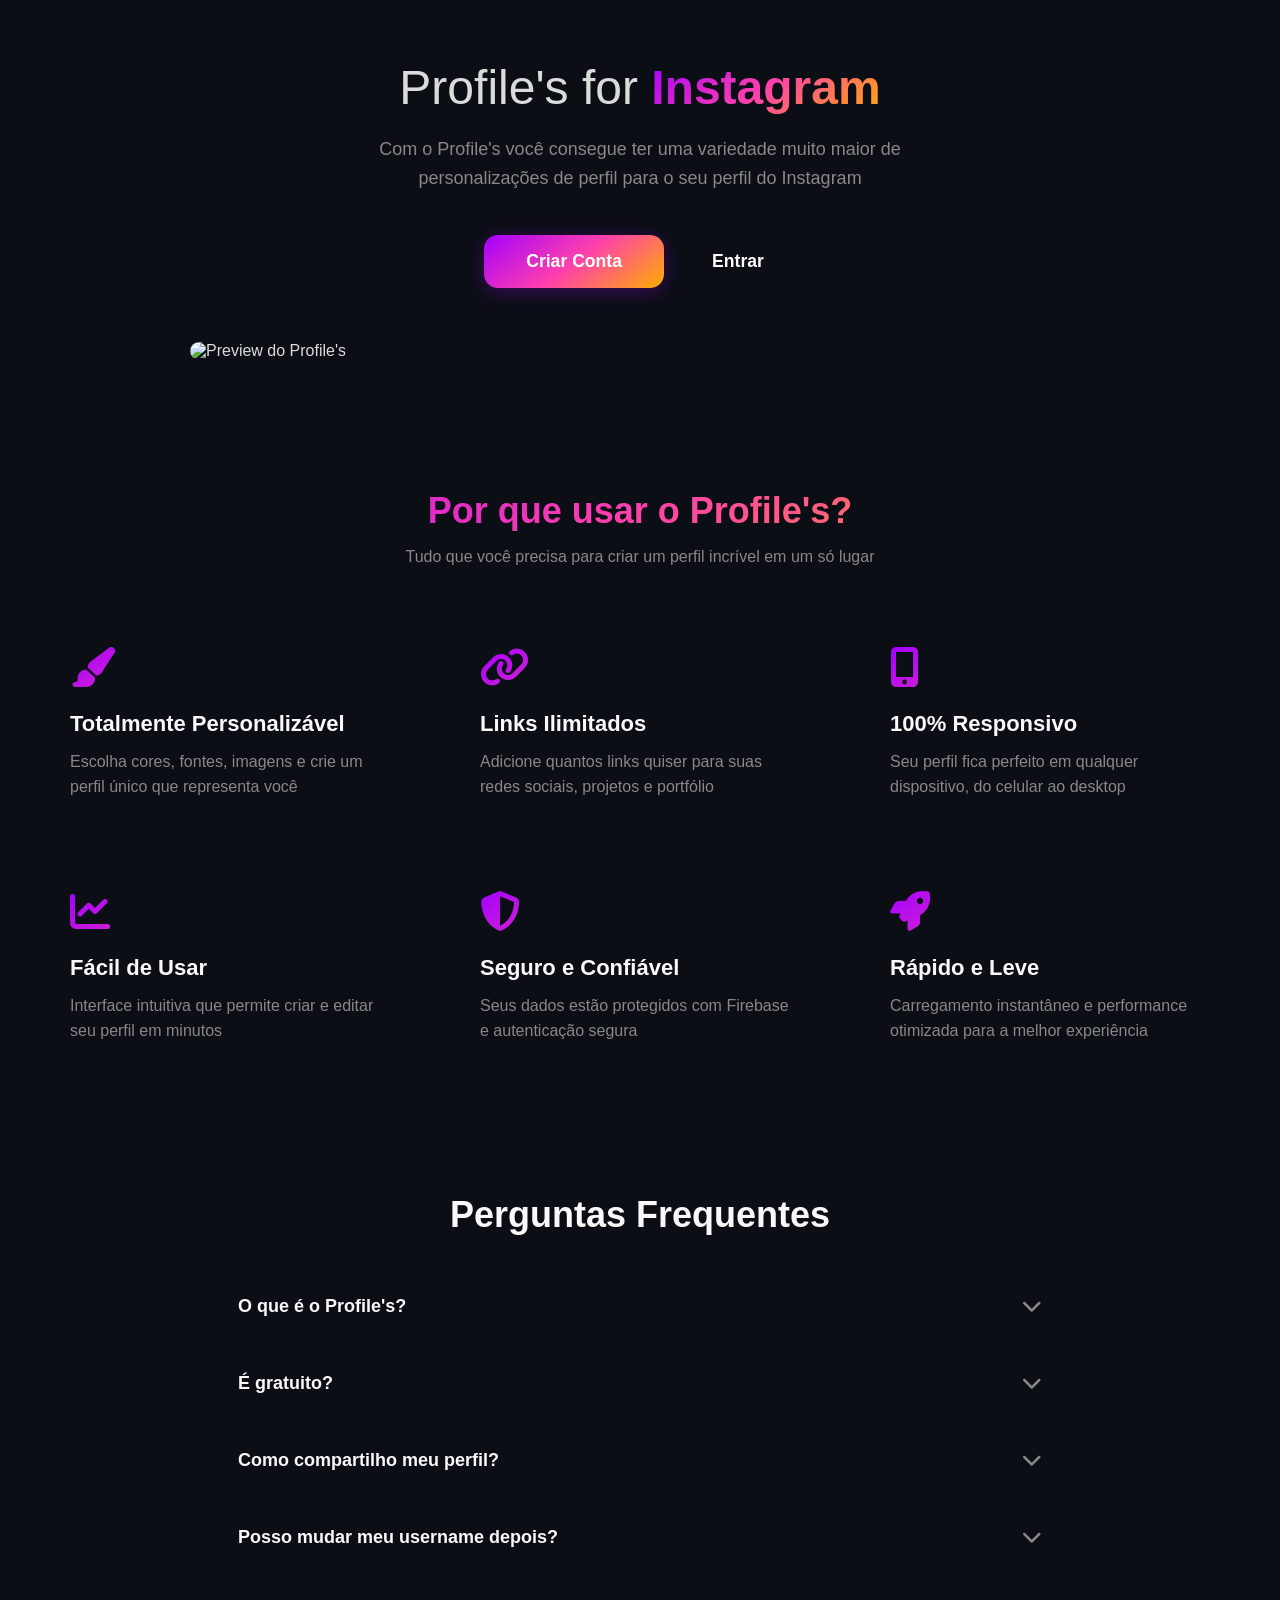
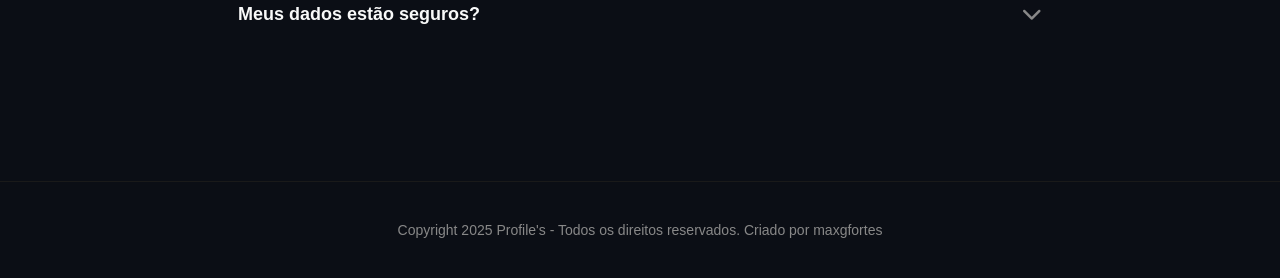
==== index.html @ 6dbf2bd9 "Add files via upload" ====
<!DOCTYPE html>
<html lang="pt-br">
<head>
  <meta charset="UTF-8" />
  <meta name="viewport" content="width=device-width, initial-scale=1.0">
  <title>Profile's</title>
  <link rel="icon" href="./src/icon/icon.png" type="image/png" />
  <link rel="manifest" href="/manifest.json" />
  <link rel="stylesheet" href="https://cdnjs.cloudflare.com/ajax/libs/font-awesome/6.5.0/css/all.min.css" />
  <meta name="theme-color" content="#0f0f0f" />
  <link rel="stylesheet" href="./src/styles/root.css" />
  <style>
    * {
      margin: 0;
      padding: 0;
      box-sizing: border-box;
      font-family: -apple-system, BlinkMacSystemFont, 'Segoe UI', Roboto, sans-serif;
    }

    body {
      background: var(--bg-primary);
      color: #dbdbdb;
      overflow-x: hidden;
      user-select: none;
    }

    .main {
      min-height: 100vh;
      overflow-y: auto;
    }

    .welcome-container {
      padding: 40px 28px;
      max-width: 1200px;
      margin: 0 auto;
    }

    .logo-main {
      font-size: 48px;
      padding: 20px 18px;
      text-align: center;
      font-weight: 300;
    }

    .logo-main span {
      font-weight: bold;
      background: linear-gradient(142deg, rgba(162, 0, 255, 1), rgba(255, 64, 172, 1), rgba(255, 174, 0, 1));
      -webkit-background-clip: text;
      -webkit-text-fill-color: transparent;
      background-clip: text;
    }

    .welcome-subtitle {
      padding: 0 18px;
      text-align: center;
      color: #888;
      font-size: 18px;
      max-width: 600px;
      margin: 0 auto;
      line-height: 1.6;
    }

    .welcome-btns {
      display: flex;
      justify-content: center;
      align-items: center;
      padding: 42px 12px 24px;
      gap: 16px;
      flex-wrap: wrap;
    }

    .welcome-btns a {
      background: linear-gradient(142deg, rgba(162, 0, 255, 1), rgba(255, 64, 172, 1), rgba(255, 174, 0, 1));
      border: none;
      padding: 16px 32px;
      color: #fff;
      border-radius: 14px;
      font-size: 1.1rem;
      text-align: center;
      text-decoration: none;
      font-weight: 600;
      transition: transform 0.3s ease, box-shadow 0.3s ease;
      box-shadow: 0 4px 20px rgba(162, 0, 255, 0.3);
    }

    .welcome-btns a:hover {
      transform: translateY(-3px);
      box-shadow: 0 6px 30px rgba(162, 0, 255, 0.5);
    }

    .criar-conta {
      min-width: 180px;
    }

    .entrar {
      background: transparent !important;
      border: 2px solid;
      border-image: linear-gradient(142deg, rgba(162, 0, 255, 1), rgba(255, 64, 172, 1), rgba(255, 174, 0, 1)) 1;
      box-shadow: none !important;
    }

    .see-profile {
      display: none;
      justify-content: center;
      padding: 20px 12px;
    }

    .see-profile.active {
      display: flex;
    }

    .see-profile a {
      background: linear-gradient(142deg, rgba(162, 0, 255, 1), rgba(255, 64, 172, 1), rgba(255, 174, 0, 1));
      padding: 16px 32px;
      color: #fff;
      border-radius: 14px;
      width: 100%;
      max-width: 400px;
      font-size: 1.2rem;
      text-align: center;
      text-decoration: none;
      font-weight: 600;
    }

    .profiles-preview {
      padding: 30px 0;
      max-width: 900px;
      margin: 0 auto;
    }

    .profiles-preview img {
      width: 100%;
      border-radius: 16px;
    }

    .features-section {
      padding: 60px 28px;
      background: var(--bg-primary);
    }

    .features-header {
      text-align: center;
      margin-bottom: 50px;
    }

    .features-header h2 {
      font-size: 36px;
      margin-bottom: 16px;
      background: linear-gradient(142deg, rgba(162, 0, 255, 1), rgba(255, 64, 172, 1), rgba(255, 174, 0, 1));
      -webkit-background-clip: text;
      -webkit-text-fill-color: transparent;
      background-clip: text;
    }

    .features-grid {
      display: grid;
      grid-template-columns: repeat(auto-fit, minmax(280px, 1fr));
      gap: 30px;
      max-width: 1200px;
      margin: 0 auto;
    }

    .feature-card {
      background: transparent;
      border-radius: 0px;
      padding: 30px;
      transition: transform 0.3s ease, border-color 0.3s ease;
    }

    .feature-card:hover {
      transform: translateY(-5px);
      border-color: rgba(162, 0, 255, 0.5);
    }

    .feature-icon {
      font-size: 40px;
      background: linear-gradient(142deg, rgba(162, 0, 255, 1), rgba(255, 64, 172, 1), rgba(255, 174, 0, 1));
      -webkit-background-clip: text;
      -webkit-text-fill-color: transparent;
      background-clip: text;
      margin-bottom: 20px;
    }

    .feature-card h3 {
      font-size: 22px;
      margin-bottom: 12px;
      color: #f8f9f9;
    }

    .feature-card p {
      color: #888;
      line-height: 1.6;
    }

    .faq-container {
      padding: 60px 28px;
      max-width: 900px;
      margin: 0 auto;
    }

    .faq-header h1 {
      text-align: center;
      font-size: 36px;
      margin-bottom: 40px;
      color: #f8f9f9;
    }

    .faq-item {
      background: transparent;
      border-radius: 12px;
      margin-bottom: 16px;
      overflow: hidden;
    }

    .faq-question {
      padding: 20px;
      cursor: pointer;
      display: flex;
      justify-content: space-between;
      align-items: center;
      transition: background 0.3s ease;
    }



    .faq-question h3 {
      font-size: 18px;
      color: #f8f9f9;
      font-weight: 600;
    }

    .faq-icon {
      font-size: 20px;
      color: #888;
      transition: transform 0.3s ease;
    }

    .faq-item.active .faq-icon {
      transform: rotate(180deg);
    }

    .faq-answer {
      max-height: 0;
      overflow: hidden;
      transition: max-height 0.3s ease;
    }

    .faq-answer-content {
      padding: 20px 20px 20px;
      color: #888;
      line-height: 1.6;
    }

    .faq-item.active .faq-answer {
      max-height: 300px;
    }

    .footer {
      padding: 40px 18px;
      text-align: center;
      border-top: 1px solid #1a1a1a;
      margin-top: 60px;
    }

    .footer p {
      color: #888;
      font-size: 14px;
    }

    @media (max-width: 768px) {
      .logo-main {
        font-size: 36px;
      }

      .welcome-subtitle {
        font-size: 16px;
      }

      .welcome-btns a {
        padding: 14px 24px;
        font-size: 1rem;
      }

      .features-header h2 {
        font-size: 28px;
      }

      .faq-header h1 {
        font-size: 28px;
      }
    }

    .user-info {
      text-align: center;
      padding: 20px;
      border-radius: 12px;
      margin: 20px auto;
      max-width: 400px;
      display: none;
    }

    .user-info.active {
      display: block;
    }

    .user-info p {
      color: #f8f9f9;
      font-size: 18px;
      margin-bottom: 10px;
    }

    .user-info span {
      color: #888;
      font-size: 14px;
    }
  </style>
</head>
<body>
  <div class="main">
    <div class="welcome-container">
      <div class="welcome-header">
        <div class="logo-main">Profile's for <span>Instagram</span></div>
      </div>
      <div class="welcome-subtitle">
        <p>Com o Profile's você consegue ter uma variedade muito maior   de personalizações de perfil para o seu perfil do Instagram</p>
      </div>

      <div id="userInfo" class="user-info">
        <p>Olá, <strong id="userName"></strong>!</p>
        <span>Você já tem uma conta</span>
      </div>

      <div class="welcome-btns" id="authButtons">
        <a href="register.html" class="criar-conta">Criar Conta</a>
        <a href="login.html" class="entrar">Entrar</a>
      </div>

      <div class="see-profile" id="profileButton">
        <a href="#" id="profileLink">Ver meu perfil</a>
      </div>

      <div class="profiles-preview">
        <img src="https://assets.guns.lol/profile_showcase.png" alt="Preview do Profile's">
      </div>
    </div>

    <!-- Features Section -->
    <div class="features-section">
      <div class="features-header">
        <h2>Por que usar o Profile's?</h2>
        <p style="color: #888; max-width: 600px; margin: 0 auto;">Tudo que você precisa para criar um perfil incrível em um só lugar</p>
      </div>
      <div class="features-grid">
        <div class="feature-card">
          <div class="feature-icon"><i class="fas fa-paint-brush"></i></div>
          <h3>Totalmente Personalizável</h3>
          <p>Escolha cores, fontes, imagens e crie um perfil único que representa você</p>
        </div>
        <div class="feature-card">
          <div class="feature-icon"><i class="fas fa-link"></i></div>
          <h3>Links Ilimitados</h3>
          <p>Adicione quantos links quiser para suas redes sociais, projetos e portfólio</p>
        </div>
        <div class="feature-card">
          <div class="feature-icon"><i class="fas fa-mobile-alt"></i></div>
          <h3>100% Responsivo</h3>
          <p>Seu perfil fica perfeito em qualquer dispositivo, do celular ao desktop</p>
        </div>
        <div class="feature-card">
          <div class="feature-icon"><i class="fas fa-chart-line"></i></div>
          <h3>Fácil de Usar</h3>
          <p>Interface intuitiva que permite criar e editar seu perfil em minutos</p>
        </div>
        <div class="feature-card">
          <div class="feature-icon"><i class="fas fa-shield-alt"></i></div>
          <h3>Seguro e Confiável</h3>
          <p>Seus dados estão protegidos com Firebase e autenticação segura</p>
        </div>
        <div class="feature-card">
          <div class="feature-icon"><i class="fas fa-rocket"></i></div>
          <h3>Rápido e Leve</h3>
          <p>Carregamento instantâneo e performance otimizada para a melhor experiência</p>
        </div>
      </div>
    </div>

    <!-- FAQ Section -->
    <div class="faq-container">
      <div class="faq-header">
        <h1>Perguntas Frequentes</h1>
      </div>
      
      <div class="faq-item">
        <div class="faq-question">
          <h3>O que é o Profile's?</h3>
          <i class="fas fa-chevron-down faq-icon"></i>
        </div>
        <div class="faq-answer">
          <div class="faq-answer-content">
            O Profile's é uma plataforma moderna de perfis personalizados, similar ao Linktree mas com muito mais recursos. Você pode criar um perfil completo com informações sobre você, adicionar links ilimitados e personalizar tudo ao seu estilo.
          </div>
        </div>
      </div>

      <div class="faq-item">
        <div class="faq-question">
          <h3>É gratuito?</h3>
          <i class="fas fa-chevron-down faq-icon"></i>
        </div>
        <div class="faq-answer">
          <div class="faq-answer-content">
            Sim! O Profile's é 100% gratuito. Você pode criar sua conta, adicionar links ilimitados e personalizar seu perfil sem pagar nada.
          </div>
        </div>
      </div>

      <div class="faq-item">
        <div class="faq-question">
          <h3>Como compartilho meu perfil?</h3>
          <i class="fas fa-chevron-down faq-icon"></i>
        </div>
        <div class="faq-answer">
          <div class="faq-answer-content">
            Seu perfil tem uma URL única no formato: profile.html?u=seuusername. Você pode compartilhar esse link em qualquer lugar - Instagram, TikTok, Twitter, WhatsApp e mais!
          </div>
        </div>
      </div>

      <div class="faq-item">
        <div class="faq-question">
          <h3>Posso mudar meu username depois?</h3>
          <i class="fas fa-chevron-down faq-icon"></i>
        </div>
        <div class="faq-answer">
          <div class="faq-answer-content">
            No momento, o username não pode ser alterado após a criação da conta. Escolha com cuidado! Em futuras atualizações, essa funcionalidade pode ser adicionada.
          </div>
        </div>
      </div>

      <div class="faq-item">
        <div class="faq-question">
          <h3>Meus dados estão seguros?</h3>
          <i class="fas fa-chevron-down faq-icon"></i>
        </div>
        <div class="faq-answer">
          <div class="faq-answer-content">
            Sim! Usamos Firebase, uma plataforma do Google, para autenticação e armazenamento. Suas senhas são criptografadas e seus dados são protegidos com as melhores práticas de segurança.
          </div>
        </div>
      </div>
    </div>

    <div class="footer">
      <p>Copyright 2025 Profile's - Todos os direitos reservados. Criado por maxgfortes</p>
    </div>
  </div>

  <script type="module">
    import { initializeApp } from "https://www.gstatic.com/firebasejs/10.12.0/firebase-app.js";
    import { getAuth, onAuthStateChanged } from "https://www.gstatic.com/firebasejs/10.12.0/firebase-auth.js";
    import { getFirestore, doc, getDoc } from "https://www.gstatic.com/firebasejs/10.12.0/firebase-firestore.js";

    const firebaseConfig = {
      apiKey: "AIzaSyCHA1ZPOCOK_zKkfJfYHF2aBFdykIvvOxc",
      authDomain: "profiles-4-instagram.firebaseapp.com",
      projectId: "profiles-4-instagram",
      storageBucket: "profiles-4-instagram.firebasestorage.app",
      messagingSenderId: "35795561568",
      appId: "1:35795561568:web:3c539d38409097098ae705"
    };

    const app = initializeApp(firebaseConfig);
    const auth = getAuth(app);
    const db = getFirestore(app);

    onAuthStateChanged(auth, async (user) => {
      if (user) {
        const userDoc = await getDoc(doc(db, "users", user.uid));
        if (userDoc.exists()) {
          const userData = userDoc.data();
          
          document.getElementById('userName').textContent = userData.username || 'Usuário';
          document.getElementById('userInfo').classList.add('active');
          document.getElementById('authButtons').style.display = 'none';
          document.getElementById('profileButton').classList.add('active');
          document.getElementById('profileLink').href = `profile.html?u=${userData.username}`;
        }
      }
    });

    // FAQ Toggle
    document.querySelectorAll('.faq-question').forEach(question => {
      question.addEventListener('click', () => {
        const item = question.parentElement;
        const wasActive = item.classList.contains('active');
        
        document.querySelectorAll('.faq-item').forEach(i => i.classList.remove('active'));
        
        if (!wasActive) {
          item.classList.add('active');
        }
      });
    });
  </script>
</body>
</html>
---- src/styles/root.css ----
:root {
  /* ========== CORES PRINCIPAIS ========== */
  --primary-color:   linear-gradient(
    142deg,
    rgba(162, 0, 255, 1),
    rgba(255, 64, 172, 1),
    rgba(255, 174, 0, 1)
  );
  --primary-hover: #357ABD;
  --primary-light: #63a9fa;
  --primary-dark: #3578c9;
  --text-color: #6269a4;
  --primary-gradient: linear-gradient(135deg, #4A90E2 0%, #357ABD 100%);
  
  /* ========== CORES DE FUNDO ========== */
  --bg-primary: #0b0e15;
  --bg-secondary: #1C1C1C;
  --bg-tertiary: #141414;
  --bg-card: #121212;
  --bg-card-solid: #1f1f1f;
  --bg-section: #06080c;
  --bg-input: #474747;
  --bg-hover: #3b3b3b;
  --bg-modal: rgba(0, 0, 0, 0.85);
  
  /* ========== CORES DE BORDA ========== */
  --border-primary: #2a2a2a;
  --border-secondary: #363636;
  --border-tertiary: #1a1a1a;
  --border-light: #333333;
  --border-lighter: #404040;
  
  /* ========== CORES DE TEXTO ========== */
  --text-primary: #f8f9f9;
  --text-secondary: #dbdbdb;
  --text-tertiary: #cacaca;
  --text-muted: #aaaaaa;
  --text-disabled: #8d8d8d;
  --text-dark: #666;
  --text-darker: #555;
  
  /* ========== CORES DE STATUS ========== */
  --success: #00D95F;
  --warning: #d29922;
  --error: #f85149;
  --danger: #e91e63;
  --info: #1DA1F2;
  
  /* ========== CORES SOCIAIS ========== */
  --instagram: #E4405F;
  --twitter: #1DA1F2;
  --tiktok: #ff0050;
  --youtube: #FF0000;
  --github: #fff;
  --linkedin: #0077B5;
  --discord: #7289DA;
  --spotify: #1DB954;
  
  /* ========== VERIFICAÇÃO/BADGES ========== */
  --verified-blue: #1DA1F2;
  --verified-gold: #FFD700;
  --verified-green: #00D95F;
  
  /* ========== SOMBRAS ========== */
  --shadow-sm: 0 2px 8px rgba(0, 0, 0, 0.4);
  --shadow-md: 0 4px 16px rgba(0, 0, 0, 0.4);
  --shadow-lg: 0 8px 32px rgba(0, 0, 0, 0.6);
  --shadow-xl: 0 0 20px rgba(0, 0, 0, 0.7);
  --shadow-primary: 0 0 10px rgba(74, 144, 226, 0.6);
  --shadow-inset: inset 0 8px 8px -7px rgba(0, 0, 0, 0.644);
  
  /* ========== BLUR E EFEITOS ========== */
  --blur-sm: blur(8px);
  --blur-md: blur(12px);
  --blur-lg: blur(20px);
  --backdrop-blur: backdrop-filter: blur(20px);
  
  /* ========== BORDAS ARREDONDADAS ========== */
  --radius-sm: 6px;
  --radius-md: 8px;
  --radius-lg: 12px;
  --radius-xl: 16px;
  --radius-full: 50%;
  --radius-pill: 200px;
  
  /* ========== ESPAÇAMENTOS ========== */
  --spacing-xs: 4px;
  --spacing-sm: 8px;
  --spacing-md: 12px;
  --spacing-lg: 16px;
  --spacing-xl: 20px;
  --spacing-2xl: 24px;
  --spacing-3xl: 32px;
  
  /* ========== TAMANHOS DE FONTE ========== */
  --font-xs: 12px;
  --font-sm: 14px;
  --font-md: 16px;
  --font-lg: 18px;
  --font-xl: 20px;
  --font-2xl: 24px;
  --font-3xl: 28px;
  --font-4xl: 32px;
  
  /* ========== TRANSIÇÕES ========== */
  --transition-fast: 0.2s ease;
  --transition-normal: 0.3s ease;
  --transition-slow: 0.4s ease;
  --transition-cubic: 0.4s cubic-bezier(0.4, 0, 0.2, 1);
  
  /* ========== Z-INDEX LAYERS ========== */
  --z-base: 1;
  --z-dropdown: 1000;
  --z-sticky: 1001;
  --z-modal: 9999;
  --z-overlay: 10000;
  --z-tooltip: 99999;
  --z-max: 999999;
  
  /* ========== NAVBAR/HEADER ========== */
  --navbar-height: 60px;
  --navbar-bg: #0b0e15;
  --navbar-border: #ffffff1a;
  
  /* ========== SIDEBAR ========== */
  --sidebar-width: 220px;
  --sidebar-bg: linear-gradient(0deg, #141414 0%, #141414 100%);
  
  /* ========== SCROLLBAR ========== */
  --scrollbar-width: 12px;
  --scrollbar-track: linear-gradient(0deg, #000000 0%, #161616 100%);
  --scrollbar-thumb: linear-gradient(
    142deg,
    rgba(162, 0, 255, 0.600),
    rgba(255, 64, 172, 0.600),
    rgba(255, 174, 0, 0.600)
  );
  --scrollbar-thumb-hover: linear-gradient(
    142deg,
    rgba(162, 0, 255, 1),
    rgba(255, 64, 172, 1),
    rgba(255, 174, 0, 1)
  );
  
  
  /* ========== GRADIENTES ========== */
  --gradient-primary: linear-gradient(135deg, #4A90E2 0%, #357ABD 100%);
  --gradient-dark: linear-gradient(0deg, #141414 0%, #1F1F1F 100%);
  --gradient-fade: linear-gradient(180deg, #0f0f0f 0%, #0f0f0f 100%);
  --gradient-card: linear-gradient(135deg, #2a2a2a 0%, #1f1f1f 100%);
  
  /* ========== TAMANHOS DE AVATAR ========== */
  --avatar-xs: 28px;
  --avatar-sm: 40px;
  --avatar-md: 48px;
  --avatar-lg: 52px;
  --avatar-xl: 118px;
  
  /* ========== PROFILE BANNER ========== */
  --banner-height-mobile: 14vh;
  --banner-height-desktop: 200px;
}

/* ========== VARIÁVEIS DINÂMICAS POR PERFIL ========== */
/* Estas podem ser sobrescritas inline para cada perfil */
.profile-dynamic {
  --profile-color: var(--primary-color);
}

/* ========== TEMA ESCURO (PADRÃO) ========== */
[data-theme="dark"] {
  --bg-primary: #020202;
  --text-primary: #f8f9f9;
}

/* ========== TEMA CLARO (OPCIONAL) ========== */
[data-theme="light"] {
  --bg-primary: #ffffff;
  --bg-secondary: #f5f5f5;
  --text-primary: #1a1a1a;
  --text-secondary: #333333;
  --border-primary: #e0e0e0;
}

/* ========== SELEÇÃO DE TEXTO ========== */
::selection {
  background-color: var(--primary-color);
  color: var(--text-primary);
  border-radius: var(--radius-md);
}

/* ========== SCROLLBAR GLOBAL ========== */
::-webkit-scrollbar {
  width: var(--scrollbar-width);
  display: none;
}

::-webkit-scrollbar-track {
  background: var(--scrollbar-track);
}

::-webkit-scrollbar-thumb {
  background: var(--scrollbar-thumb);
  border-radius: 10px;
  border: 3px solid transparent;
  background-clip: content-box;
}

::-webkit-scrollbar-thumb:hover {
  background: var(--scrollbar-thumb-hover);
  background-clip: content-box;
}

/* ========== UTILITIES CLASSES ========== */
.bg-primary { background-color: var(--bg-primary); }
.bg-secondary { background-color: var(--bg-secondary); }
.bg-card { background: var(--bg-card); backdrop-filter: var(--blur-md); }

.text-primary { color: var(--text-primary); }
.text-secondary { color: var(--text-secondary); }
.text-muted { color: var(--text-muted); }

.border-primary { border: 1px solid var(--border-primary); }
.border-secondary { border: 1px solid var(--border-secondary); }

.shadow-sm { box-shadow: var(--shadow-sm); }
.shadow-md { box-shadow: var(--shadow-md); }
.shadow-lg { box-shadow: var(--shadow-lg); }
.shadow-xl { box-shadow: var(--shadow-xl); }

.radius-sm { border-radius: var(--radius-sm); }
.radius-md { border-radius: var(--radius-md); }
.radius-lg { border-radius: var(--radius-lg); }
.radius-full { border-radius: var(--radius-full); }

.transition-fast { transition: var(--transition-fast); }
.transition-normal { transition: var(--transition-normal); }
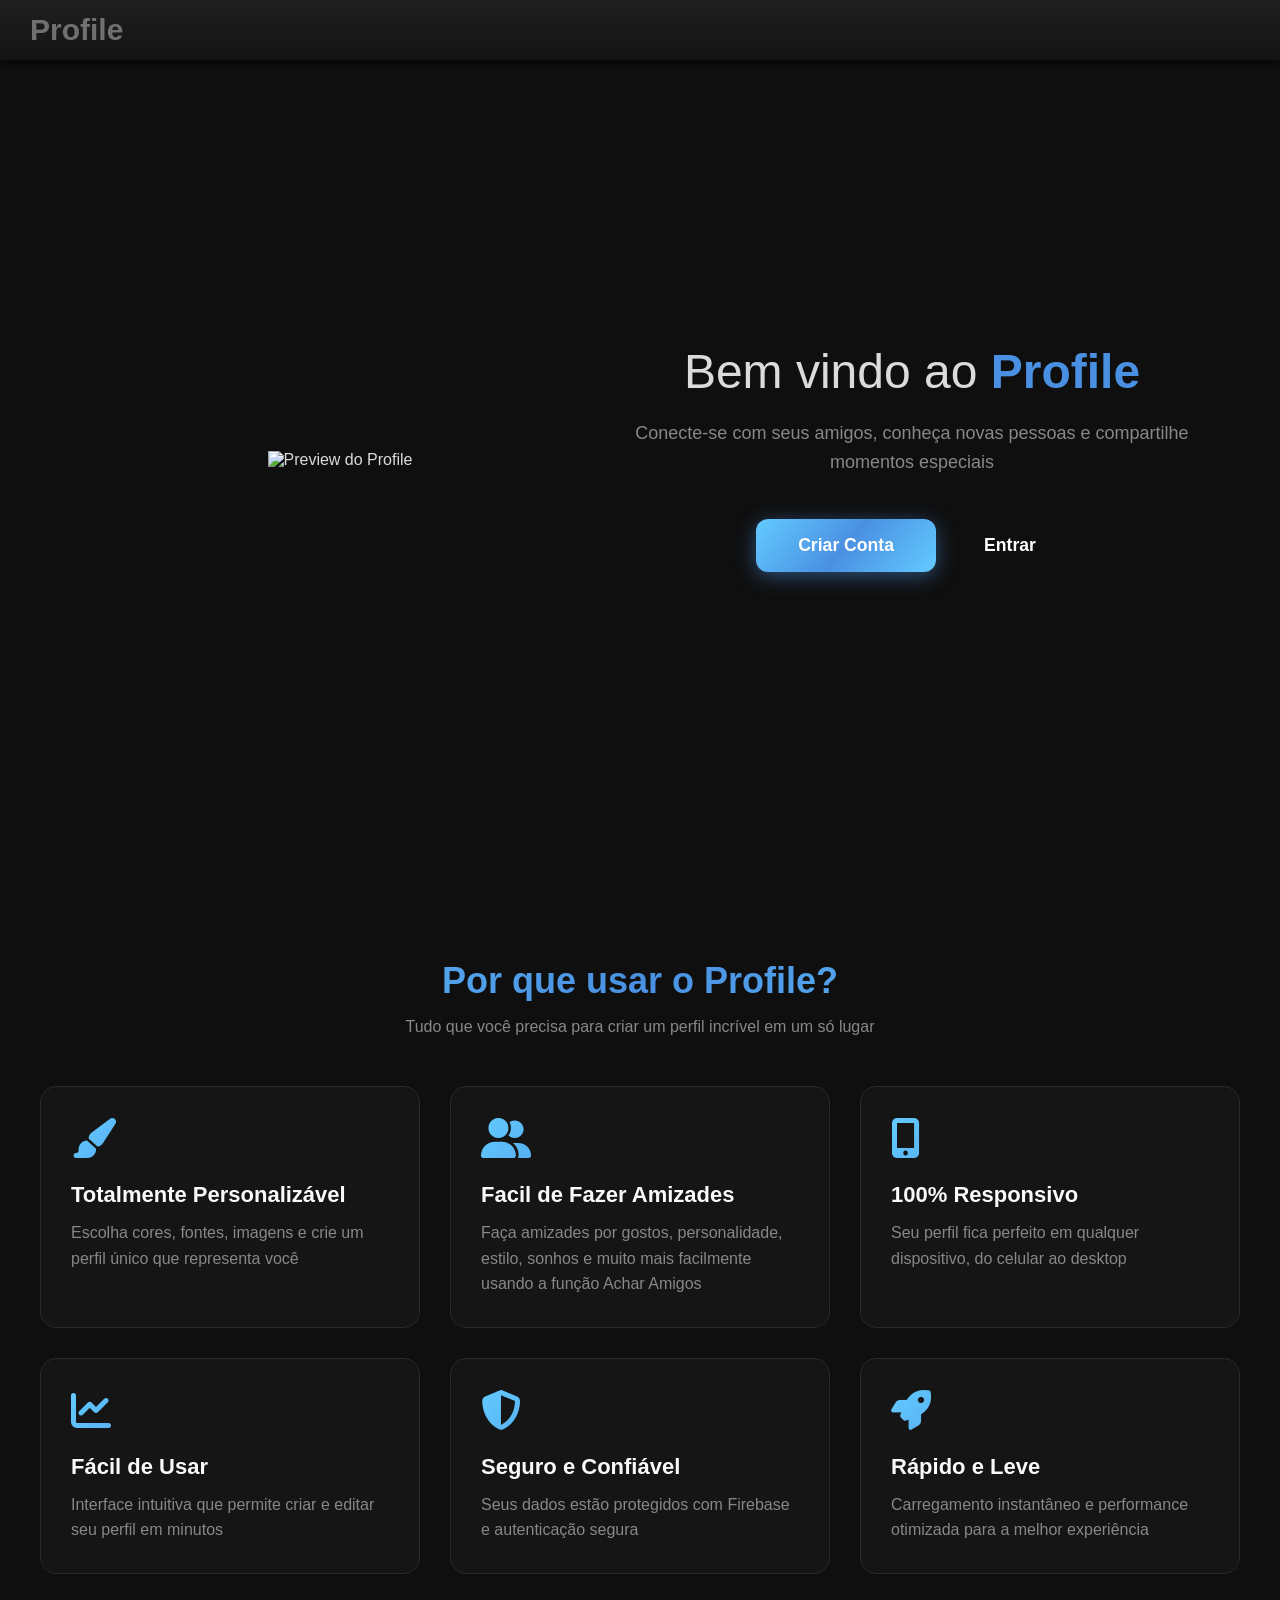
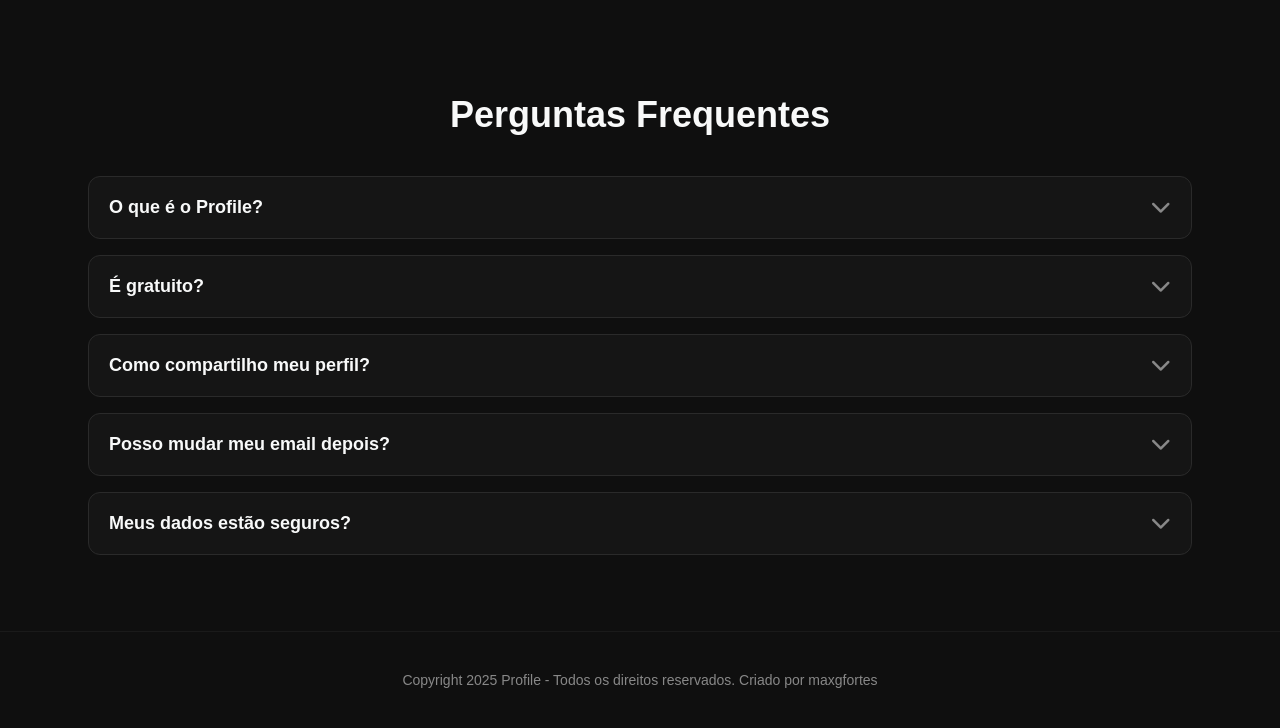
==== commit dfdc3389: "Add files via upload" ====
--- a/index.html
+++ b/index.html
@@ -3,36 +3,218 @@
 <head>
   <meta charset="UTF-8" />
   <meta name="viewport" content="width=device-width, initial-scale=1.0">
-  <title>Profile's</title>
+  <title>Profile</title>
   <link rel="icon" href="./src/icon/icon.png" type="image/png" />
   <link rel="manifest" href="/manifest.json" />
   <link rel="stylesheet" href="https://cdnjs.cloudflare.com/ajax/libs/font-awesome/6.5.0/css/all.min.css" />
   <meta name="theme-color" content="#0f0f0f" />
   <link rel="stylesheet" href="./src/styles/root.css" />
+      <!-- Título do preview -->
+  <meta property="og:title" content="Profile">
+
+  <!-- Descrição -->
+  <meta property="og:description" content="Entre no Profile ainda hoje e seja você mesmo!">
+
+  <!-- URL principal -->
+  <meta property="og:url" content="https://maxgfortes.github.io/Profile/PF.html">
+
+  <!-- Imagem de destaque -->
+  <meta property="og:image" content="https://maxgfortes.github.io/Profile/src/icon/share_icon.png">
+
+  <!-- Tipo de conteúdo -->
+  <meta property="og:type" content="website">
+
+  <!-- Para Twitter -->
+  <meta name="twitter:card" content="https://i.postimg.cc/7PfNb8TT/share-icon.png">
   <style>
     * {
       margin: 0;
       padding: 0;
       box-sizing: border-box;
-      font-family: -apple-system, BlinkMacSystemFont, 'Segoe UI', Roboto, sans-serif;
+      font-family: Arial, Helvetica, sans-serif;
     }
 
     body {
-      background: var(--bg-primary);
+      background: #0f0f0f;
+      background-image: url(./src/bg/bg.jpg);
+      background-size: cover;
+      background-attachment: fixed;
+      background-position: center;
       color: #dbdbdb;
       overflow-x: hidden;
       user-select: none;
     }
 
+    nav {
+      background: #1C1C1C;
+      background: linear-gradient(0deg, #141414 0%, #1F1F1F 100%);
+      border-bottom: 1px solid #121212;
+      display: flex;
+      align-items: center;
+      padding: 0px 20px;
+      position: fixed;
+      top: 0;
+      left: 0;
+      right: 0;
+      z-index: 1000;
+      box-shadow: 0 4px 6px rgba(0,0,0,0.5);
+      height: 60px;
+    }
+
+    .navarea {
+      display: flex;
+      justify-content: space-between;
+      align-items: center;
+      width: 100%;
+    }
+
+    .loginarea {
+      display: flex;
+      align-items: center;
+      gap: 15px;
+    }
+
+    .logo {
+      font-weight: bold;
+      font-size: 30px;
+      color: #707070;
+      padding: 10px;
+    }
+
+    .logo_area{
+      padding: 0px;
+      padding-right: 35px;
+      padding-left: 20px;
+    }
+
+    input[type="emaillog"],
+    input[type="passwordlog"],
+
+    select {
+      padding: 10px 12px;
+      border-radius: 6px;
+      border: 1px solid #333;
+      background: linear-gradient(337deg, rgba(19, 19, 19, 1) 0%, rgba(26, 26, 26, 1) 100%);
+      color: #ddd;
+      font-size: 16px;
+      outline: none;
+      transition: border-color 0.3s ease, box-shadow 0.3s ease;
+      width: 100%;
+    }
+
+    input[type="emaillog"]:focus,
+    input[type="passwordlog"]:focus,
+    select:focus {
+      border-color: #0084ff;
+      box-shadow: 0 0 5px #0084ff;
+      background: #1a1a1a;
+      color: #fff;
+    } 
+    input[type="number"]::-webkit-outer-spin-button,
+    input[type="number"]::-webkit-inner-spin-button {
+      -webkit-appearance: none;
+      margin: 0;
+    }
+
+    @keyframes glow {
+  0% {
+    border-color: #333;
+    box-shadow: none;
+    background: linear-gradient(337deg, rgba(19, 19, 19, 1) 0%, rgba(26, 26, 26, 1) 100%);
+    color: #ddd;
+  }
+  50% {
+    border-color: #0084ff;
+    box-shadow: 0 0 5px #0084ff;
+    background: #1a1a1a;
+    color: #fff;
+  }
+  100% {
+    border-color: #333;
+    box-shadow: none;
+    background: linear-gradient(337deg, rgba(19, 19, 19, 1) 0%, rgba(26, 26, 26, 1) 100%);
+    color: #ddd;
+  }
+}
+
+    button {
+      display: inline-block;
+      background-color: #4A90E2;
+      color: white;
+      padding: 12px 24px;
+      border-radius: 8px;
+      text-decoration: none;
+      border-top: 1px solid #63a9fa;
+      transition: background-color 0.3s;
+      border: none;
+    }
+
+    button:hover {
+      background-color: #357ABD;
+    }
+
     .main {
       min-height: 100vh;
       overflow-y: auto;
+    }
+
+
+    .welcome-container-pc {
+      padding: 40px 28px;
+      max-width: 1200px;
+      margin: 0 auto;
+      display: flex;
+      height: 100vh;
+      align-items: center;
+      padding-top: 60px;
+    }
+
+    .welcome-interactions-pc {
+        display: flex;
+        flex-direction: column;
+    }
+
+    .logo-main-pc {
+      font-size: 48px;
+      padding: 20px 18px;
+      text-align: center;
+      font-weight: 300;
+    }
+
+    .logo-main-pc span {
+      font-weight: bold;
+      background-color: #4a90e2;
+      -webkit-background-clip: text;
+      -webkit-text-fill-color: transparent;
+      background-clip: text;
+    }
+
+    .welcome-subtitle-pc {
+      padding: 0 18px;
+      text-align: center;
+      color: #888;
+      font-size: 18px;
+      max-width: 600px;
+      margin: 0 auto;
+      line-height: 1.6;
+    }
+
+    .profiles-preview-pc {
+      padding: 30px 0;
+      margin: 0 auto;
+    }
+
+    .profiles-preview-pc img{
+
+        width: 600px;
+        height: 100%;
     }
 
     .welcome-container {
       padding: 40px 28px;
       max-width: 1200px;
       margin: 0 auto;
+      display: none;
     }
 
     .logo-main {
@@ -44,7 +226,7 @@
 
     .logo-main span {
       font-weight: bold;
-      background: linear-gradient(142deg, rgba(162, 0, 255, 1), rgba(255, 64, 172, 1), rgba(255, 174, 0, 1));
+      background-color: #4a90e2;
       -webkit-background-clip: text;
       -webkit-text-fill-color: transparent;
       background-clip: text;
@@ -70,22 +252,23 @@
     }
 
     .welcome-btns a {
-      background: linear-gradient(142deg, rgba(162, 0, 255, 1), rgba(255, 64, 172, 1), rgba(255, 174, 0, 1));
+      background: #63cbff;
+background: linear-gradient(130deg, rgba(99, 203, 255, 1) 0%, rgba(74, 144, 226, 1) 50%, rgba(99, 203, 255, 1) 100%);
       border: none;
       padding: 16px 32px;
       color: #fff;
-      border-radius: 14px;
+      border-radius: 12px;
       font-size: 1.1rem;
       text-align: center;
       text-decoration: none;
       font-weight: 600;
       transition: transform 0.3s ease, box-shadow 0.3s ease;
-      box-shadow: 0 4px 20px rgba(162, 0, 255, 0.3);
+      box-shadow: 0 4px 20px #4a91e280;
     }
 
     .welcome-btns a:hover {
       transform: translateY(-3px);
-      box-shadow: 0 6px 30px rgba(162, 0, 255, 0.5);
+      box-shadow: 0 6px 30px #4a90e280;
     }
 
     .criar-conta {
@@ -95,7 +278,8 @@
     .entrar {
       background: transparent !important;
       border: 2px solid;
-      border-image: linear-gradient(142deg, rgba(162, 0, 255, 1), rgba(255, 64, 172, 1), rgba(255, 174, 0, 1)) 1;
+      background: #63cbff;
+background: linear-gradient(130deg, rgba(99, 203, 255, 1) 0%, rgba(74, 144, 226, 1) 50%, rgba(99, 203, 255, 1) 100%);
       box-shadow: none !important;
     }
 
@@ -110,7 +294,8 @@
     }
 
     .see-profile a {
-      background: linear-gradient(142deg, rgba(162, 0, 255, 1), rgba(255, 64, 172, 1), rgba(255, 174, 0, 1));
+      background: #63cbff;
+background: linear-gradient(130deg, rgba(99, 203, 255, 1) 0%, rgba(74, 144, 226, 1) 50%, rgba(99, 203, 255, 1) 100%);
       padding: 16px 32px;
       color: #fff;
       border-radius: 14px;
@@ -135,7 +320,7 @@
 
     .features-section {
       padding: 60px 28px;
-      background: var(--bg-primary);
+      background: linear-gradient(180deg, #0f0f0f 0%, #0f0f0f 100%);
     }
 
     .features-header {
@@ -146,7 +331,8 @@
     .features-header h2 {
       font-size: 36px;
       margin-bottom: 16px;
-      background: linear-gradient(142deg, rgba(162, 0, 255, 1), rgba(255, 64, 172, 1), rgba(255, 174, 0, 1));
+      background: #63cbff;
+background: linear-gradient(130deg, rgba(99, 203, 255, 1) 0%, rgba(74, 144, 226, 1) 50%, rgba(99, 203, 255, 1) 100%);
       -webkit-background-clip: text;
       -webkit-text-fill-color: transparent;
       background-clip: text;
@@ -161,20 +347,23 @@
     }
 
     .feature-card {
-      background: transparent;
-      border-radius: 0px;
+      background: rgba(26, 26, 26, 0.6);
+      backdrop-filter: blur(10px);
+      border: 1px solid #2a2a2a;
+      border-radius: 16px;
       padding: 30px;
       transition: transform 0.3s ease, border-color 0.3s ease;
     }
 
     .feature-card:hover {
       transform: translateY(-5px);
-      border-color: rgba(162, 0, 255, 0.5);
+      border-color: #4a90e280;
     }
 
     .feature-icon {
       font-size: 40px;
-      background: linear-gradient(142deg, rgba(162, 0, 255, 1), rgba(255, 64, 172, 1), rgba(255, 174, 0, 1));
+      background: #63cbff;
+background: linear-gradient(130deg, rgba(99, 203, 255, 1) 0%, rgba(74, 144, 226, 1) 50%, rgba(99, 203, 255, 1) 100%);
       -webkit-background-clip: text;
       -webkit-text-fill-color: transparent;
       background-clip: text;
@@ -193,9 +382,9 @@
     }
 
     .faq-container {
-      padding: 60px 28px;
-      max-width: 900px;
+      padding: 60px 88px;
       margin: 0 auto;
+      background: linear-gradient(180deg, #0f0f0f 0%, #0f0f0f 100%);
     }
 
     .faq-header h1 {
@@ -206,7 +395,8 @@
     }
 
     .faq-item {
-      background: transparent;
+      background: rgba(26, 26, 26, 0.6);
+      border: 1px solid #2a2a2a;
       border-radius: 12px;
       margin-bottom: 16px;
       overflow: hidden;
@@ -221,7 +411,9 @@
       transition: background 0.3s ease;
     }
 
-
+    .faq-question:hover {
+      background: rgba(40, 40, 40, 0.6);
+    }
 
     .faq-question h3 {
       font-size: 18px;
@@ -259,7 +451,7 @@
       padding: 40px 18px;
       text-align: center;
       border-top: 1px solid #1a1a1a;
-      margin-top: 60px;
+      background: linear-gradient(180deg, #0f0f0f 0%, #0f0f0f 100%);
     }
 
     .footer p {
@@ -272,8 +464,28 @@
         font-size: 36px;
       }
 
+      body {
+        background-image: none;
+      }
+
+      nav {
+        display: none;
+      }
+
+      .faq-container {
+        padding: 40px;
+      }
+
       .welcome-subtitle {
         font-size: 16px;
+      }
+
+      .welcome-container{
+        display: block;
+      }
+
+      .welcome-container-pc {
+        display: none;
       }
 
       .welcome-btns a {
@@ -293,6 +505,7 @@
     .user-info {
       text-align: center;
       padding: 20px;
+      background: rgba(26, 26, 26, 0.6);
       border-radius: 12px;
       margin: 20px auto;
       max-width: 400px;
@@ -316,13 +529,22 @@
   </style>
 </head>
 <body>
+  <nav>
+    <div class="navarea">
+      <div class="logo">Profile</div>
+    </div>
+  </nav>
   <div class="main">
-    <div class="welcome-container">
-      <div class="welcome-header">
-        <div class="logo-main">Profile's for <span>Instagram</span></div>
-      </div>
-      <div class="welcome-subtitle">
-        <p>Com o Profile's você consegue ter uma variedade muito maior   de personalizações de perfil para o seu perfil do Instagram</p>
+    <div class="welcome-container-pc">
+      <div class="profiles-preview-pc">
+        <img src="./src/img/conections.png" alt="Preview do Profile">
+      </div>
+      <div class="welcome-interactions-pc">
+        <div class="welcome-header-pc">
+        <div class="logo-main-pc">Bem vindo ao <span>Profile</span></div>
+      </div>
+      <div class="welcome-subtitle-pc">
+        <p>Conecte-se com seus amigos, conheça novas pessoas e compartilhe momentos especiais</p>
       </div>
 
       <div id="userInfo" class="user-info">
@@ -336,18 +558,41 @@
       </div>
 
       <div class="see-profile" id="profileButton">
+        <a href="#" id="profileLink">Entrar</a>
+      </div>
+      </div>
+    </div>
+    <div class="welcome-container">
+      <div class="welcome-header">
+        <div class="logo-main">Bem vindo ao <span>Profile</span></div>
+      </div>
+      <div class="welcome-subtitle">
+        <p>Conecte-se com seus amigos, conheça novas pessoas e compartilhe momentos especiais</p>
+      </div>
+
+      <div id="userInfo" class="user-info">
+        <p>Olá, <strong id="userName"></strong>!</p>
+        <span>Você já tem uma conta</span>
+      </div>
+
+      <div class="welcome-btns" id="authButtons">
+        <a href="register.html" class="criar-conta">Criar Conta</a>
+        <a href="login.html" class="entrar">Entrar</a>
+      </div>
+
+      <div class="see-profile" id="profileButton">
         <a href="#" id="profileLink">Ver meu perfil</a>
       </div>
 
       <div class="profiles-preview">
-        <img src="https://assets.guns.lol/profile_showcase.png" alt="Preview do Profile's">
+        <img src="./src/img/conections.png" alt="Preview do Profile's">
       </div>
     </div>
 
     <!-- Features Section -->
     <div class="features-section">
       <div class="features-header">
-        <h2>Por que usar o Profile's?</h2>
+        <h2>Por que usar o Profile?</h2>
         <p style="color: #888; max-width: 600px; margin: 0 auto;">Tudo que você precisa para criar um perfil incrível em um só lugar</p>
       </div>
       <div class="features-grid">
@@ -357,9 +602,9 @@
           <p>Escolha cores, fontes, imagens e crie um perfil único que representa você</p>
         </div>
         <div class="feature-card">
-          <div class="feature-icon"><i class="fas fa-link"></i></div>
-          <h3>Links Ilimitados</h3>
-          <p>Adicione quantos links quiser para suas redes sociais, projetos e portfólio</p>
+          <div class="feature-icon"><i class="fa-solid fa-user-group"></i></div>
+          <h3>Facil de Fazer Amizades</h3>
+          <p>Faça amizades por gostos, personalidade, estilo, sonhos e muito mais facilmente usando a função Achar Amigos</p>
         </div>
         <div class="feature-card">
           <div class="feature-icon"><i class="fas fa-mobile-alt"></i></div>
@@ -392,12 +637,12 @@
       
       <div class="faq-item">
         <div class="faq-question">
-          <h3>O que é o Profile's?</h3>
+          <h3>O que é o Profile?</h3>
           <i class="fas fa-chevron-down faq-icon"></i>
         </div>
         <div class="faq-answer">
           <div class="faq-answer-content">
-            O Profile's é uma plataforma moderna de perfis personalizados, similar ao Linktree mas com muito mais recursos. Você pode criar um perfil completo com informações sobre você, adicionar links ilimitados e personalizar tudo ao seu estilo.
+            O Profile é uma plataforma moderna de match de amizades e relacionamentos que conecta pessoas com interesses semelhantes, facilitando novas conexões e amizades.
           </div>
         </div>
       </div>
@@ -409,7 +654,7 @@
         </div>
         <div class="faq-answer">
           <div class="faq-answer-content">
-            Sim! O Profile's é 100% gratuito. Você pode criar sua conta, adicionar links ilimitados e personalizar seu perfil sem pagar nada.
+            Sim! O ReealMe é 100% gratuito. Você pode criar sua conta, achar amigos e personalizar seu perfil sem pagar nada.
           </div>
         </div>
       </div>
@@ -421,19 +666,19 @@
         </div>
         <div class="faq-answer">
           <div class="faq-answer-content">
-            Seu perfil tem uma URL única no formato: profile.html?u=seuusername. Você pode compartilhar esse link em qualquer lugar - Instagram, TikTok, Twitter, WhatsApp e mais!
+            Seu perfil tem uma URL única no formato: pfmobile.html?u=seuusername. Você pode compartilhar esse link em qualquer lugar - Instagram, TikTok, Twitter, WhatsApp e mais!
           </div>
         </div>
       </div>
 
       <div class="faq-item">
         <div class="faq-question">
-          <h3>Posso mudar meu username depois?</h3>
+          <h3>Posso mudar meu email depois?</h3>
           <i class="fas fa-chevron-down faq-icon"></i>
         </div>
         <div class="faq-answer">
           <div class="faq-answer-content">
-            No momento, o username não pode ser alterado após a criação da conta. Escolha com cuidado! Em futuras atualizações, essa funcionalidade pode ser adicionada.
+            No momento, o email não pode ser alterado após a criação da conta. Escolha com cuidado! Em futuras atualizações, essa funcionalidade será adicionada.
           </div>
         </div>
       </div>
@@ -452,7 +697,7 @@
     </div>
 
     <div class="footer">
-      <p>Copyright 2025 Profile's - Todos os direitos reservados. Criado por maxgfortes</p>
+      <p>Copyright 2025 Profile - Todos os direitos reservados. Criado por maxgfortes</p>
     </div>
   </div>
 
@@ -462,13 +707,14 @@
     import { getFirestore, doc, getDoc } from "https://www.gstatic.com/firebasejs/10.12.0/firebase-firestore.js";
 
     const firebaseConfig = {
-      apiKey: "AIzaSyCHA1ZPOCOK_zKkfJfYHF2aBFdykIvvOxc",
-      authDomain: "profiles-4-instagram.firebaseapp.com",
-      projectId: "profiles-4-instagram",
-      storageBucket: "profiles-4-instagram.firebasestorage.app",
-      messagingSenderId: "35795561568",
-      appId: "1:35795561568:web:3c539d38409097098ae705"
-    };
+  apiKey: "AIzaSyB2N41DiH0-Wjdos19dizlWSKOlkpPuOWs",
+  authDomain: "ifriendmatch.firebaseapp.com",
+  projectId: "ifriendmatch",
+  storageBucket: "ifriendmatch.appspot.com",
+  messagingSenderId: "306331636603",
+  appId: "1:306331636603:web:c0ae0bd22501803995e3de",
+  measurementId: "G-D96BEW6RC3"
+};
 
     const app = initializeApp(firebaseConfig);
     const auth = getAuth(app);
@@ -484,7 +730,7 @@
           document.getElementById('userInfo').classList.add('active');
           document.getElementById('authButtons').style.display = 'none';
           document.getElementById('profileButton').classList.add('active');
-          document.getElementById('profileLink').href = `profile.html?u=${userData.username}`;
+          document.getElementById('profileLink').href = `feed.html`;
         }
       }
     });
--- a/src/styles/root.css
+++ b/src/styles/root.css
@@ -1,11 +1,7 @@
 :root {
   /* ========== CORES PRINCIPAIS ========== */
-  --primary-color:   linear-gradient(
-    142deg,
-    rgba(162, 0, 255, 1),
-    rgba(255, 64, 172, 1),
-    rgba(255, 174, 0, 1)
-  );
+  --primary-color:   #4A90E2;
+  --primary-btn:   #4a59e2;
   --primary-hover: #357ABD;
   --primary-light: #63a9fa;
   --primary-dark: #3578c9;
@@ -13,15 +9,16 @@
   --primary-gradient: linear-gradient(135deg, #4A90E2 0%, #357ABD 100%);
   
   /* ========== CORES DE FUNDO ========== */
-  --bg-primary: #0b0e15;
+  --bg-primary: #0f0f0f;
+  --bg-ig: #0b0d14;
   --bg-secondary: #1C1C1C;
   --bg-tertiary: #141414;
-  --bg-card: #121212;
+  --bg-card: #2c2c2c;
   --bg-card-solid: #1f1f1f;
   --bg-section: #06080c;
   --bg-input: #474747;
   --bg-hover: #3b3b3b;
-  --bg-modal: rgba(0, 0, 0, 0.85);
+  --bg-modal: rgba(15, 15, 15, 0.70);
   
   /* ========== CORES DE BORDA ========== */
   --border-primary: #2a2a2a;
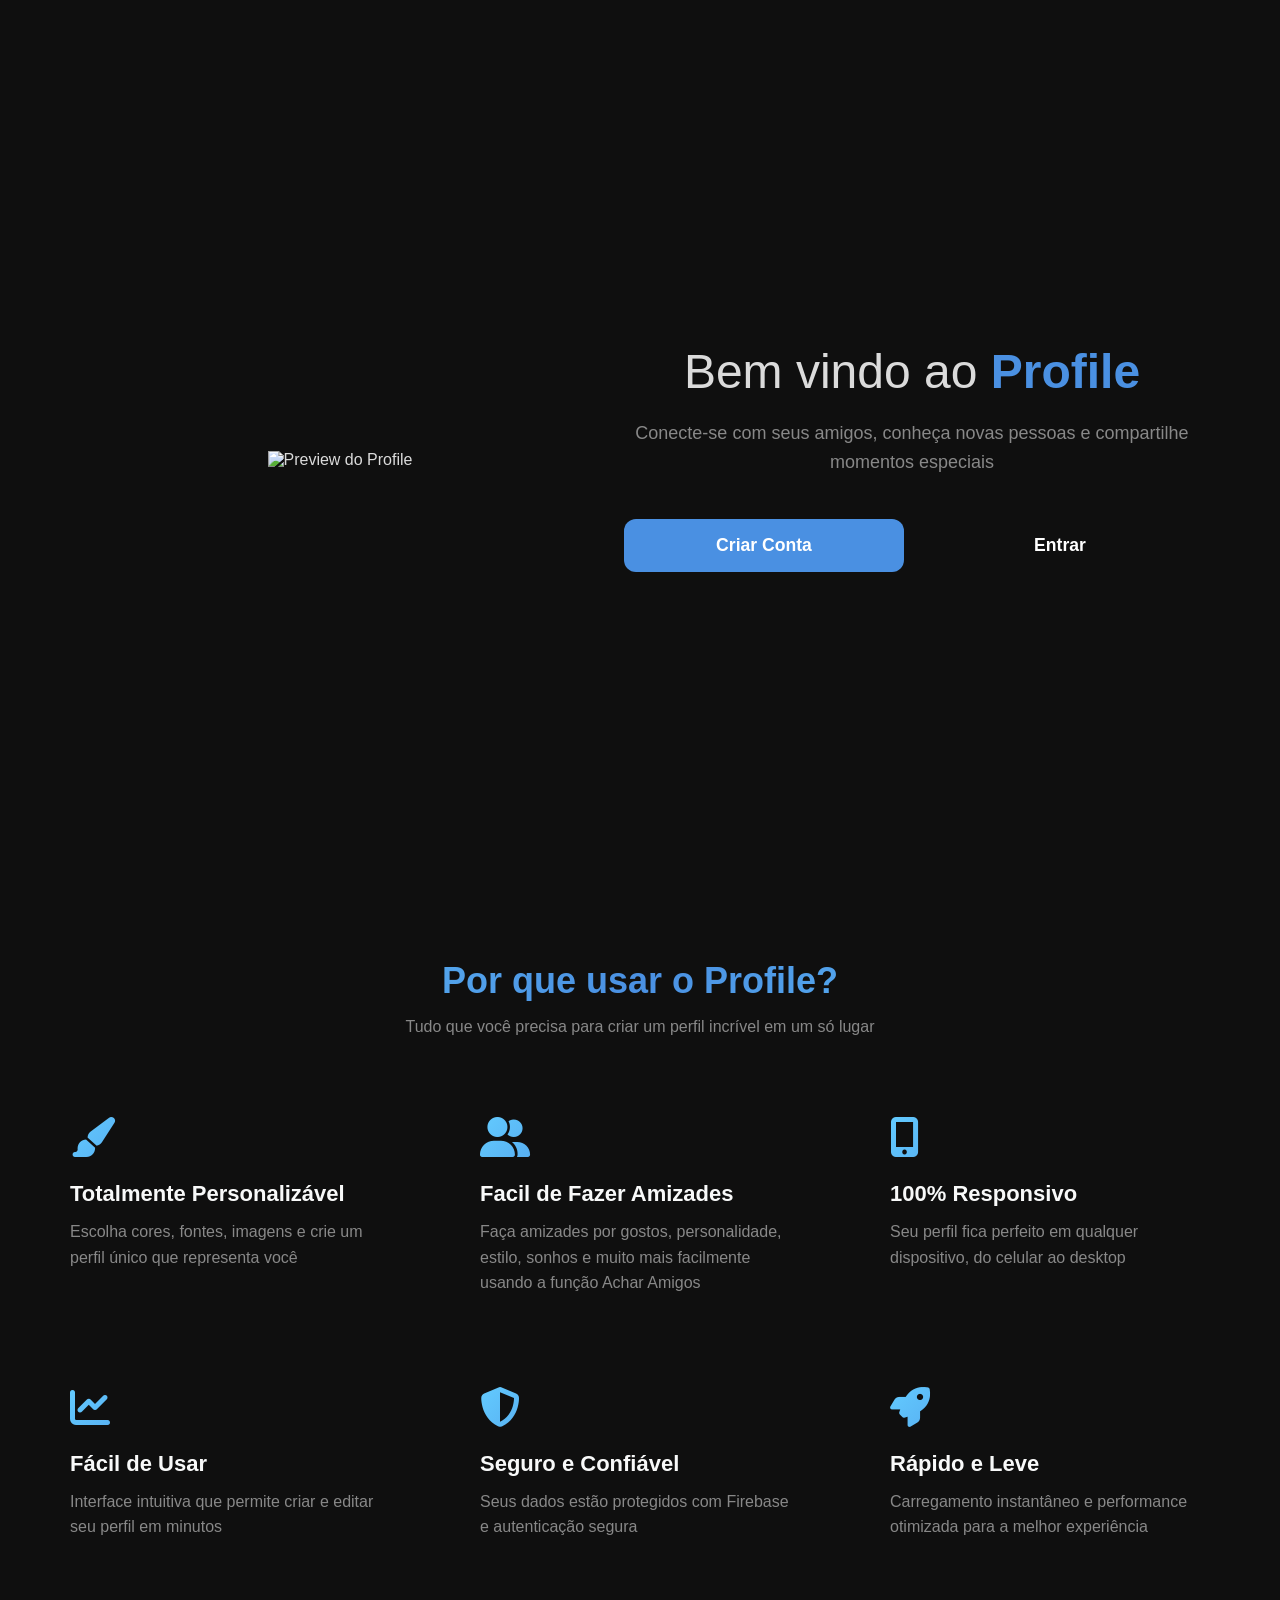
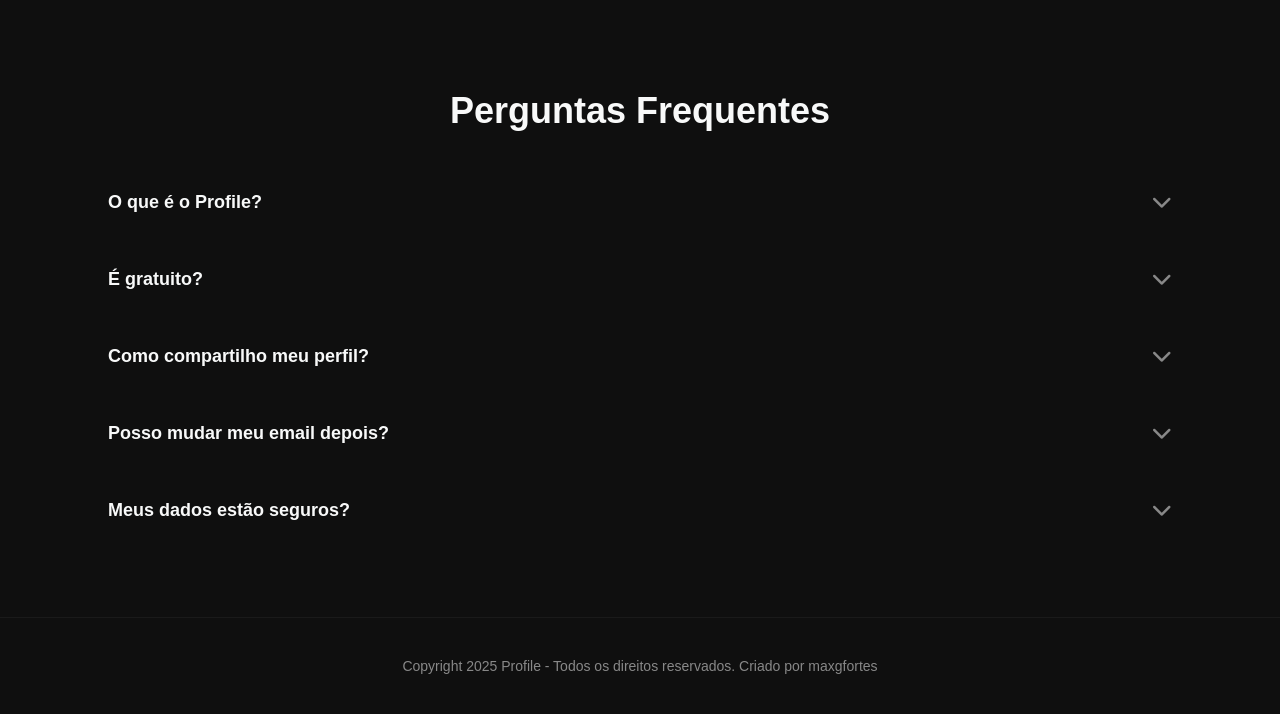
==== commit 061b89eb: "Add files via upload" ====
--- a/index.html
+++ b/index.html
@@ -248,14 +248,13 @@
       align-items: center;
       padding: 42px 12px 24px;
       gap: 16px;
-      flex-wrap: wrap;
     }
 
     .welcome-btns a {
-      background: #63cbff;
-background: linear-gradient(130deg, rgba(99, 203, 255, 1) 0%, rgba(74, 144, 226, 1) 50%, rgba(99, 203, 255, 1) 100%);
+      background: #4A90E2;
       border: none;
       padding: 16px 32px;
+      width: 100%;
       color: #fff;
       border-radius: 12px;
       font-size: 1.1rem;
@@ -263,12 +262,10 @@
       text-decoration: none;
       font-weight: 600;
       transition: transform 0.3s ease, box-shadow 0.3s ease;
-      box-shadow: 0 4px 20px #4a91e280;
     }
 
     .welcome-btns a:hover {
       transform: translateY(-3px);
-      box-shadow: 0 6px 30px #4a90e280;
     }
 
     .criar-conta {
@@ -278,8 +275,6 @@
     .entrar {
       background: transparent !important;
       border: 2px solid;
-      background: #63cbff;
-background: linear-gradient(130deg, rgba(99, 203, 255, 1) 0%, rgba(74, 144, 226, 1) 50%, rgba(99, 203, 255, 1) 100%);
       box-shadow: none !important;
     }
 
@@ -294,9 +289,7 @@
     }
 
     .see-profile a {
-      background: #63cbff;
-background: linear-gradient(130deg, rgba(99, 203, 255, 1) 0%, rgba(74, 144, 226, 1) 50%, rgba(99, 203, 255, 1) 100%);
-      padding: 16px 32px;
+      background: #4A90E2;   padding: 16px 32px;
       color: #fff;
       border-radius: 14px;
       width: 100%;
@@ -310,12 +303,14 @@
     .profiles-preview {
       padding: 30px 0;
       max-width: 900px;
+      aspect-ratio: 1/1.2;
       margin: 0 auto;
     }
 
     .profiles-preview img {
       width: 100%;
       border-radius: 16px;
+      display: none;
     }
 
     .features-section {
@@ -347,9 +342,6 @@
     }
 
     .feature-card {
-      background: rgba(26, 26, 26, 0.6);
-      backdrop-filter: blur(10px);
-      border: 1px solid #2a2a2a;
       border-radius: 16px;
       padding: 30px;
       transition: transform 0.3s ease, border-color 0.3s ease;
@@ -357,7 +349,6 @@
 
     .feature-card:hover {
       transform: translateY(-5px);
-      border-color: #4a90e280;
     }
 
     .feature-icon {
@@ -395,8 +386,6 @@
     }
 
     .faq-item {
-      background: rgba(26, 26, 26, 0.6);
-      border: 1px solid #2a2a2a;
       border-radius: 12px;
       margin-bottom: 16px;
       overflow: hidden;
@@ -411,9 +400,7 @@
       transition: background 0.3s ease;
     }
 
-    .faq-question:hover {
-      background: rgba(40, 40, 40, 0.6);
-    }
+
 
     .faq-question h3 {
       font-size: 18px;
@@ -529,11 +516,6 @@
   </style>
 </head>
 <body>
-  <nav>
-    <div class="navarea">
-      <div class="logo">Profile</div>
-    </div>
-  </nav>
   <div class="main">
     <div class="welcome-container-pc">
       <div class="profiles-preview-pc">
@@ -654,7 +636,7 @@
         </div>
         <div class="faq-answer">
           <div class="faq-answer-content">
-            Sim! O ReealMe é 100% gratuito. Você pode criar sua conta, achar amigos e personalizar seu perfil sem pagar nada.
+            Sim! O Profile é 100% gratuito. Você pode criar sua conta, achar amigos e personalizar seu perfil sem pagar nada.
           </div>
         </div>
       </div>
@@ -730,7 +712,7 @@
           document.getElementById('userInfo').classList.add('active');
           document.getElementById('authButtons').style.display = 'none';
           document.getElementById('profileButton').classList.add('active');
-          document.getElementById('profileLink').href = `feed.html`;
+          document.getElementById('profileLink').href = `profile.html`;
         }
       }
     });
